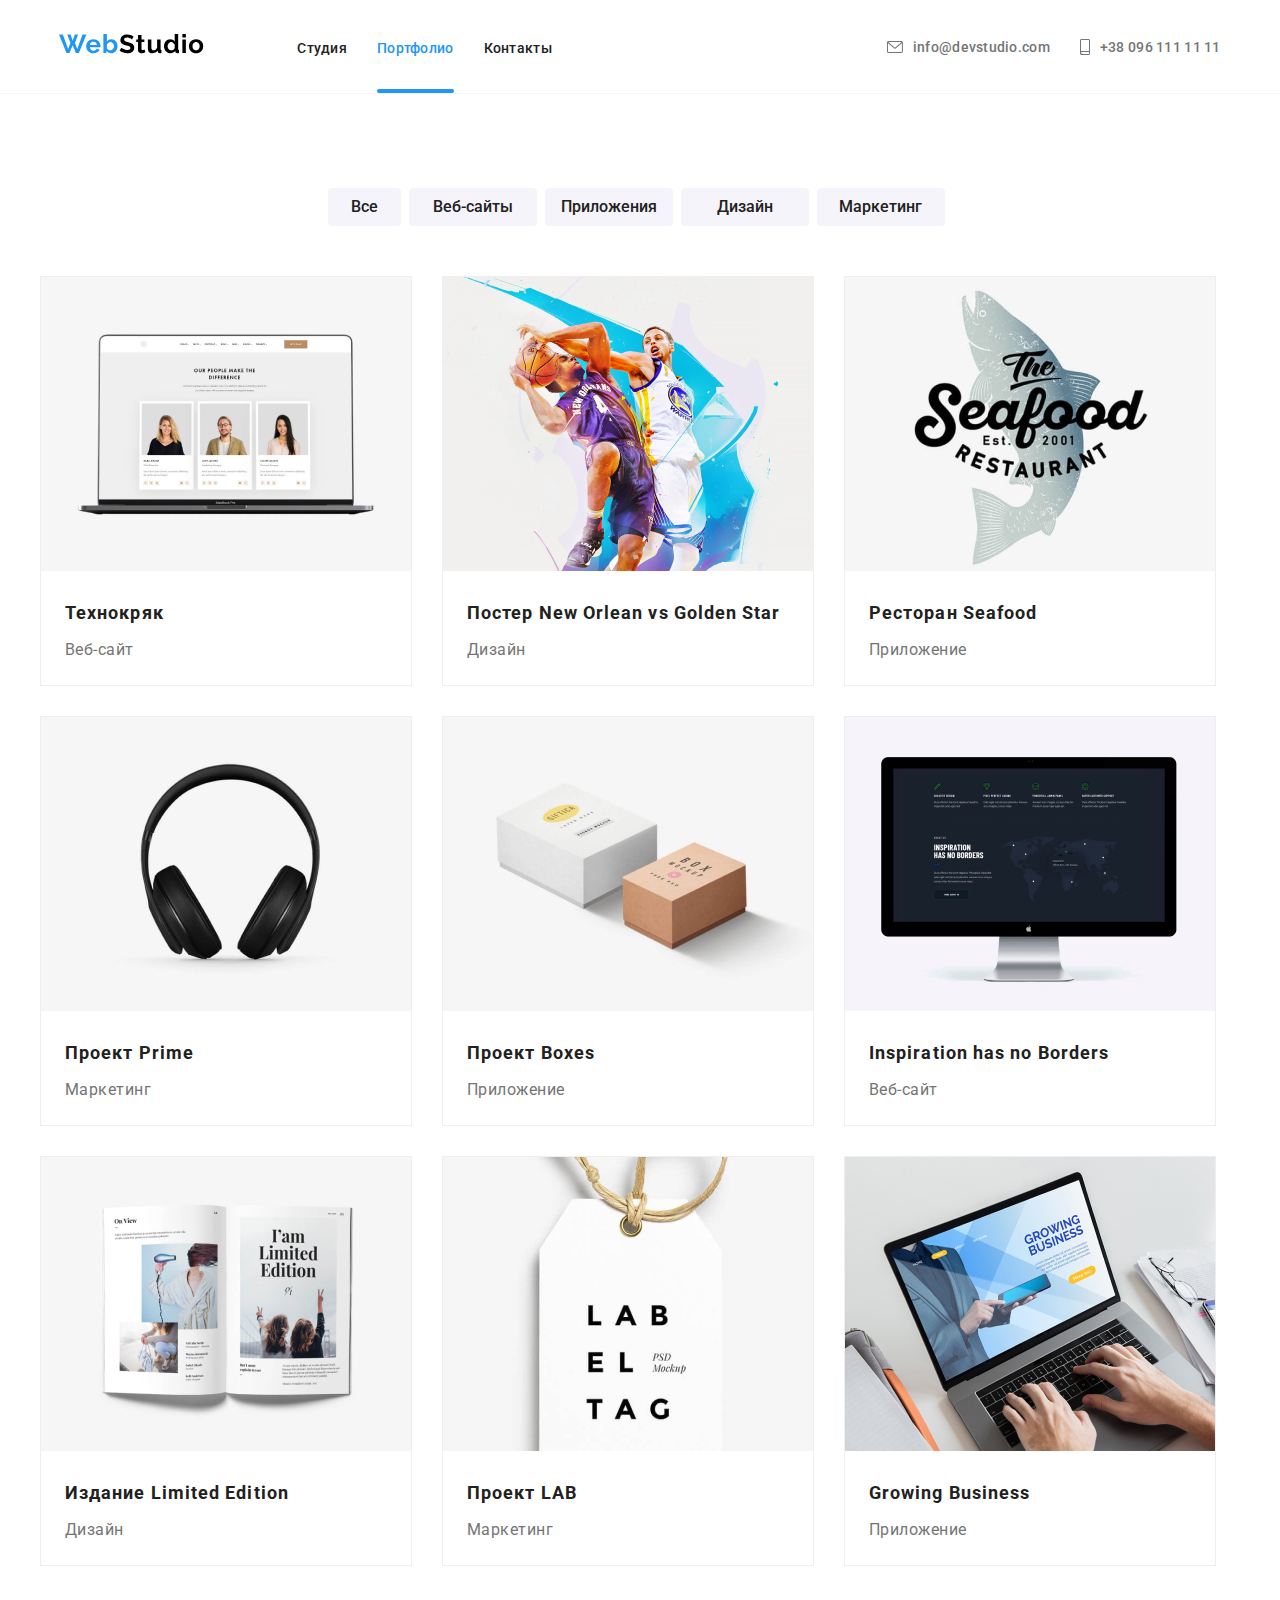
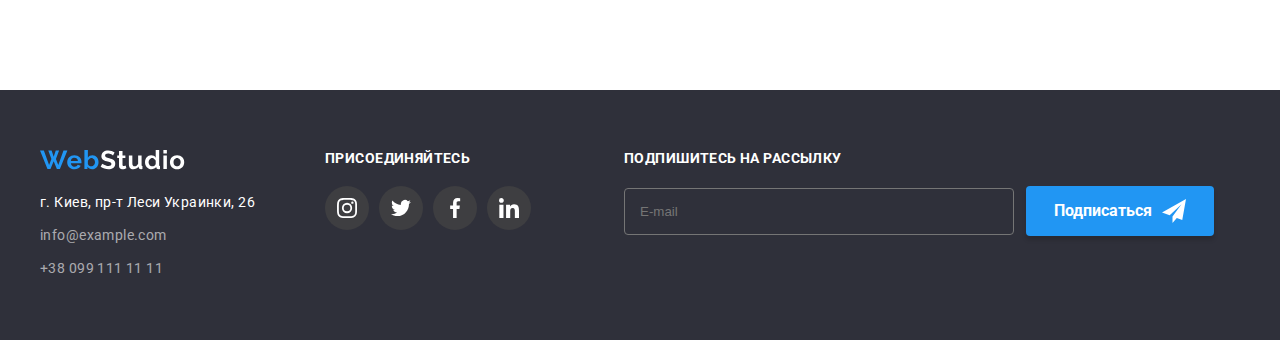
==== portfolio.html @ dd826c96 "hw6" ====
<!DOCTYPE html>
<html lang="ru">

<head>
    <meta charset="UTF-8">
    <meta name="viewport" content="width=device-width, initial-scale=1.0">
    <link rel="stylesheet" href="./css/styles.css">
    <link rel="stylesheet" href="./css/common.css">
    <link rel="preconnect" href="https://fonts.gstatic.com">
    <link href="https://fonts.googleapis.com/css2?family=Roboto:wght@400;500;900&display=swap" rel="stylesheet">
    <title>Document</title>
</head>

<body>
    <header class="header-portfolio">
    
        <div class="container-top">
            <div class="logo-top"> <a class="logo" href="./index.html">
                    <img class="logo-img" src="./images/logo.svg" width="145" height="32" class="logo-up" alt="WebStudio" />
                </a> </div>
            <div class="nav-all">
                <nav class="navigation">
                    <ul class="navigation-list">
                        <li class="navigation-list-item">
                            <a class="navigation-link" href="./index.html">
                                 Студия</p>
                            </a>
                        </li>
                        <li class="navigation-list-item">
                            <a class="navigation-link" href="./portfolio.html">
                                <p class="par"> Портфолио</p>
                            </a>
                        </li>
                        <li class="navigation-list-item">
                            <a class="navigation-link" href="">
                                <p class="par-contacts">Контакты</p>
                            </a>
                        </li>
                    </ul>
                </nav>
            </div>
            <address class="address-top">
                <div class="mail">
                    <a class="header-mail" href="mailto:info@devstudio.com">
                        <div class="icon-m">
                            <svg class="mail-icon">
                                <use href="./images/top-sprite.svg#icon-envelope-1" width="16" height="12"></use>
                            </svg></div>info@devstudio.com
    
                    </a>
                </div>
                <div class="tel">
                    <a class="header-tel" href="tel:+38 096 111 11 11">
    
                        <div class="icont"> <svg class="mail-icon-tel">
                                <use href="./images/top-sprite.svg#icon-smartphone-1-1"></use>
                            </svg></div>
                        +38 096 111 11 11
                    </a></div>
            </address>
        </div>
    
    
    </header>
    <main>
        <div class="container"> 
        <section class="menu">
            <nav class="menu-nav">
                
                <ul class="menu-nav-list">
                    <li class="nav-list-item">
                         <button class="button-all" >Все</button>
                    </li>
                    <li class="nav-list-item">
                        <button class="button-nav">Веб-сайты</button>
                    </li>
                    <li class="nav-list-item">
                        <button class="button-nav">Приложения</button>
                    </li>
                    <li class="nav-list-item">
                        <button class="button-nav">Дизайн</button>
                    </li>
                    <li class="nav-list-item">
                        <button class="button-nav">Маркетинг</button>
                    </li>
                </ul>
               
            </nav>
        </section>

        <section class="portfolio">
            <nav>
                <ul class="portfolio-list">
                    <div class="one"><li class="portfolio-list-item">
                        <a class="portfolio-link"href="">
                        <div class="portfilio-img-container">
                            <img class="portfolio-img" src="./images-portf/imgt.jpg" width="370" height="294" alt="">
                            <p class="overlay">Технокряк это современная площадка распространения коронавируса.
                                                 Компании используют эту платформу для цифрового
                                                 шпионажа и атак на защищённые сервера конкурентов.
                            </p>
                        </div>
                        <h4 class="portfolio-title">Технокряк</h4>
                        <p class="portfolio-paragraph">Веб-сайт</p>
                        </a>
                    </li>
                    <li class="portfolio-list-item">
                        <a class="portfolio-link" href="">
                        <div class="portfilio-img-container">
                            <img class="portfolio-img" src="./images-portf/img2.jpg" width="370" height="294" alt="">
                            <p class="overlay">
                            </p></div>
                        <h4 class="portfolio-title">Постер New Orlean vs Golden Star</h4>
                        <p class="portfolio-paragraph">Дизайн</p>
                        </a>
                    </li>
                    <li class="portfolio-list-item">
                        <a class="portfolio-link"href="">
                        <div class="portfilio-img-container">
                        <img class="portfolio-img" src="./images-portf/img3.jpg" width="370" height="294" alt="">
                        <p class="overlay">
                        </p>
                        </div>
                        <h4 class="portfolio-title">Ресторан Seafood</h4>
                        <p class="portfolio-paragraph">Приложение</p>

                    </a>
                    </li></div>
                    <div class="two"><li class="portfolio-list-item">
                        <a class="portfolio-link"href="">
                        <div class="portfilio-img-container">
                        <img class="portfolio-img" src="./images-portf/img4.jpg" width="370" height="294" alt="">
                        <p class="overlay">
                        </p>
                        </div>
                        <h4 class="portfolio-title">Проект Prime</h4>
                        <p class="portfolio-paragraph">Маркетинг</p>
                    </a>
                    </li>
                    <li class="portfolio-list-item">
                        <a class="portfolio-link"href="">
                        <div class="portfilio-img-container">
                        <img class="portfolio-img" src="./images-portf/img5.jpg" width="370" height="294" alt="">
                        <p class="overlay">
                        </p>
                        </div>
                        <h4 class="portfolio-title">Проект Boxes</h4>
                        <p class="portfolio-paragraph">Приложение</p>
                    </a>
                    </li>
                    <li class="portfolio-list-item">
                        <a class="portfolio-link"href="">
                        <div class="portfilio-img-container">
                        <img class="portfolio-img" src="./images-portf/img6.jpg" width="370" height="294" alt="">
                        <p class="overlay">
                        </p></div>
                        <h4 class="portfolio-title">Inspiration has no Borders</h4>
                        <p class="portfolio-paragraph">Веб-сайт</p>
                    </a>
                    </li></div>
                    <div class="three">
                        <li class="portfolio-list-item">
                        <a class="portfolio-link"href="">
                        <div class="portfilio-img-container">
                        <img class="portfolio-img" src="./images-portf/img7.jpg" width="370" height="294" alt="">
                        <p class="overlay">
                        </p></div>
                        <h4 class="portfolio-title">Издание Limited Edition</h4>
                        <p class="portfolio-paragraph">Дизайн</p>
                    </a>
                    </li>
                    <li class="portfolio-list-item">
                        <a class="portfolio-link"href="">
                        <div class="portfilio-img-container">
                        <img class="portfolio-img" src="./images-portf/img8.jpg" width="370" height="294" alt="">
                        <p class="overlay">
                        </p></div>
                        <h4 class="portfolio-title">Проект LAB</h4>
                        <p class="portfolio-paragraph">Маркетинг</p>
                    </a>
                    </li>
                    <li class="portfolio-list-item">
                        <a class="portfolio-link"href="">
                        <div class="portfilio-img-container">
                        <img class="portfolio-img" src="./images-portf/img9.jpg" width="370" height="294" alt="">
                        <p class="overlay">
                        </p></div>
                        <h4 class="portfolio-title">Growing Business</h4>
                        <p class="portfolio-paragraph">Приложение</p>
                    </a>
                    </li></div>
                </ul>
            </nav>
        </section>
    </div>
    </main>

    <footer class="footer">
        <div class="container-second">
            <div class="footer-info">
                <img class="footer-img" src="./images/logofoot.svg" alt="WebStudio" />
                <address class="footer-map">
                    г. Киев, пр-т Леси Украинки, 26
                </address>
    
                <address class="address-link">
                    <a class="footer-mail" href="mailto:info@example.com">info@example.com</a>
                    <a class="footer-tel" href="tel:+38 099 111 11 11">+38 099 111 11 11</a>
                </address>
            </div>
        <div class="social-down">
            <p class="link-down-title ">присоединяйтесь</p>
            <ul class="link-down-list">
                <li>
                    <a class="footer-team-button" href="https://www.instagram.com/">
                        <svg class="footer-button-icon">
                            <use href="./images/symbol-defs.svg#icon-instagram-2"></use>
                        </svg>
                    </a>
                </li>
                <li>
                    <a class="footer-team-button" href="https://twitter.com/?lang=ru">
                        <svg class="footer-button-icon">
                            <use href="./images/symbol-defs.svg#icon-twitter-1"></use>
                        </svg>
                    </a></li>
                <li><a class="footer-team-button" href="https://www.facebook.com/">
                        <svg class="footer-button-icon">
                            <use href="./images/symbol-defs.svg#icon-facebook-1-1"></use>
                        </svg>
                    </a></li>
                <li><a class="footer-team-button" href="https://www.linkedin.com/">
                        <svg class="footer-button-icon">
                            <use href="./images/symbol-defs.svg#icon-linkedin-1"></use>
                        </svg>
                    </a></li>
            </ul>
        </div>
        <div class="footer-area">
            <form class="form-footer">
                <p class="link-down-title">Подпишитесь на рассылку</p>
                <label for="email"></label>
                <input class="email-input" type="email" name="mail" id="email" placeholder="E-mail">
        
                <button class="button-submit-footer" type="submit">
        
                    Подписаться
                    <svg class="button-submit-icon">
                        <use href="./images/symbol-modal.svg#icon-icon-send"></use>
                    </svg>
                </button>
        
            </form>
        </div>
      </div>
        
    </footer>
</body>

</html>
---- css/styles.css ----
/*Roots*/
.body {
  background-color: #fff;
  font-family: 'Roboto', sans-serif;
  align-items: center;
}
:root {
  --general-color: #212121;
  --paragraph-color: #757575;
  --accent-color: #2196f3;
  --back-color: #2f303a;
  --general-second-color: #ffffff;
}

*,
*::before,
*::after {
  margin: 0;
  padding: 0;
}
img {
  display: block;
}

.container {
  margin-right: auto;
  margin-left: auto;
  width: 1200px;
}
.container-top {
  background-color: fff;
  margin-right: auto;
  margin-left: auto;
  width: 1200px;
  padding-top: px;
  padding-bottom: px;
  align-items: center;
  display: flex;
  align-items: center;
  justify-content: center;
}

.container-second {
  background-color: var(--back-color);
  margin-right: auto;
  margin-left: auto;
  width: 1200px;
  display: flex;
}
/*Header*/
.header {
  padding-top: 20px;
}
.header-portfolio {
  border-bottom: 1px solid #f5f4fa;
  padding-top: 20px;
}
.nav-all {
  margin-right: 305px;
}
.navigation {
  margin-top: 20px;
}
.logo {
  display: flex;
  width: 145px;
  height: 31px;
  margin-right: 93px;
  margin-bottom: 27px;
}

.navigation-list {
  list-style: none;
  display: flex;
}
.navigation-list-item {
  margin-right: 30px;
}
.par {
  color: #2196f3;
}
.par::after {
  content: '';
  width: 100%;
  height: 4px;
  display: block;
  border-radius: 2px;
  background-color: #2196f3;
  margin-top: 33px;
}

.navigation-link {
  display: block;
  font-family: Roboto;
  font-style: normal;
  font-weight: 500;
  font-size: 14px;
  line-height: 16px;
  letter-spacing: 0.02em;
  color: var(--general-color);
  text-decoration: none;
  transition: 250ms cubic-bezier(0.4, 0, 0.2, 1);
}
.navigation-link:hover,
.navigation-link:focus {
  color: var(--accent-color);
}

.navigation-link:active {
  color: black;
}
.address-top {
  display: flex;
  align-items: center;
  justify-content: center;
}
.icont {
  display: flex;
  padding-right: 10px;
}
.icon-m {
  display: flex;
  padding-top: 2px;
  padding-right: 10px;
}
.tel {
  display: flex;
  align-items: center;
  justify-content: center;
  margin-bottom: 20px;
}
.mail {
  display: flex;
  align-items: center;
  justify-content: center;
  margin-bottom: 20px;
}
.header-mail {
  display: flex;
  font-family: Roboto;
  font-style: normal;
  font-weight: 500;
  font-size: 14px;
  line-height: 16px;
  letter-spacing: 0.02em;
  color: var(--paragraph-color);
  text-decoration: none;
  margin-right: 30px;
  text-align: center;
  transition: 250ms cubic-bezier(0.4, 0, 0.2, 1);
}

.header-tel {
  display: flex;
  font-family: Roboto;
  font-style: normal;
  font-weight: 500;
  font-size: 14px;
  line-height: 16px;
  letter-spacing: 0.02em;
  color: var(--paragraph-color);
  text-decoration: none;
  align-self: start;
  padding-top: 1px;
  transition: 250ms cubic-bezier(0.4, 0, 0.2, 1);
}
.mail-icon {
  fill: #757575;
  width: 16px;
  height: 12px;
}
.mail-icon-tel {
  fill: #757575;
  width: 10px;
  height: 16px;
}

.header-mail:hover,
.header-mail:focus {
  color: var(--accent-color);
  text-shadow: 0px 4px 4px rgba(0, 0, 0, 0.25);
}
.header-tel:hover,
.header-tel:focus {
  color: var(--accent-color);
  text-shadow: 0px 4px 4px rgba(0, 0, 0, 0.25);
}

.header-tel:hover .mail-icon-tel {
  fill: #2196f3;
}
.header-mail:hover:hover .mail-icon {
  fill: #2196f3;
}
/*hero section*/
.hero {
  max-width: 1600px;
  margin-left: auto;
  margin-right: auto;
  background-color: var(--back-color);
  background-image: linear-gradient(
      to right,
      rgba(47, 48, 58, 0.4),
      rgba(47, 48, 58, 0.4)
    ),
    url('../images/hero.jpg');
  background-repeat: no-repeat;
  background-size: cover;
  min-height: 600px;
  padding-bottom: 280px;
  padding-top: 200px;
}
.hero-content {
  display: block;
  margin: 0 auto;
  width: 1200px;
  text-align: center;
}
.hero-title {
  display: block;
  font-family: Roboto;
  font-weight: 900;
  font-size: 44px;
  line-height: 60px;
  color: var(--general-second-color);
  text-align: center;
  text-transform: uppercase;
  margin-bottom: 30px;
}
.hero-button {
  color: var(--general-color);
  background-color: var(--accent-color);
  border: 1px solid black;
  border-color: var(--accent-color);
  border-radius: 4px;
  font-family: Roboto;
  font-style: normal;
  font-weight: 500;
  font-size: 16px;
  line-height: 26px;
  min-width: 200px;
  text-align: center;
  padding: 10px 32px;
  color: #fff;
}
.hero-button:hover,
.hero-button:focus {
  box-shadow: 0px 3px 1px rgba(0, 0, 0, 0.1), 0px 1px 2px rgba(0, 0, 0, 0.08),
    0px 2px 2px rgba(0, 0, 0, 0.12);
  cursor: pointer;
}

/*opportunity-section*/

.opportunity {
  padding-top: 94px;
}

.opportunity-list {
  list-style: none;
  display: flex;
  margin: auto;
}
.opportunity-list-item {
  width: 270px;
  margin: auto;
}
.opportunity-list-item::before {
  content: '';
  height: 100px;
  display: block;
  border: 1px solid #f5f4fa;
  border-radius: 4px;
  background-color: #f5f4fa;
  background-repeat: no-repeat;
  background-size: 70px 70px;
  background-position: center;
}
.opportunity-list-item:nth-child(1)::before {
  background-image: url('../images/antenna\ 1.svg');
}
.opportunity-list-item:nth-child(2)::before {
  background-image: url('../images/clock\ 1.svg');
}
.opportunity-list-item:nth-child(3)::before {
  background-image: url('../images/diagram\ 1.svg');
}
.opportunity-list-item:nth-child(4)::before {
  background-image: url('../images/astronaut\ 1.svg');
}
.opportunity-title {
  margin-bottom: 10px;
  margin-top: 20px;
  font-family: Roboto;
  font-weight: bold;
  font-size: 14px;
  line-height: 16px;
  letter-spacing: 0.03em;
  text-transform: uppercase;
  color: var(--general-color);
}
.opportunity-paragraph {
  font-family: Roboto;
  font-style: normal;
  font-weight: normal;
  font-size: 14px;
  line-height: 24px;
  letter-spacing: 0.03em;
  color: var(--paragraph-color);
}
/*works-section*/

.works {
  text-align: center;
  display: flex;
  padding-top: 100px;
  padding-bottom: 66px;
}
.works-title {
  font-family: Roboto;
  font-style: normal;
  font-weight: bold;
  font-size: 36px;
  line-height: 42px;
  text-align: center;
  letter-spacing: 0.03em;
  margin-bottom: 50px;
  color: var(--general-color);
}

.works-list {
  margin-top: 30px;
  list-style: none;
  display: flex;
}
.works-item {
  margin: auto;
  position: relative;
}
.works-content {
  position: absolute;
  bottom: 0;

  width: 100%;
  height: 70px;
  justify-content: center;
  align-items: center;
  padding: 27px 0px;
  background-color: rgba(47, 48, 58, 0.8);
  font-weight: 700;
  font-size: 14px;
  line-height: 1.14;
  letter-spacing: 0.03em;
  color: #fff;
  text-transform: uppercase;
}
.works-item:not(:first-child) {
  margin-left: 30px;
}
/*team-section*/
.team {
  background-color: #f5f4fa;
  padding-top: 94px;
  padding-bottom: 94px;
}

.team-title {
  font-family: Roboto;
  font-style: normal;
  font-weight: bold;
  font-size: 36px;
  line-height: 42px;
  text-align: center;
  letter-spacing: 0.03em;
  color: var(--general-color);
  padding-bottom: 50px;
}
.team-list {
  list-style: none;
  display: flex;
}
.team-list-item {
  margin: auto;
  box-shadow: 0px 1px 3px rgba(0, 0, 0, 0.12), 0px 1px 1px rgba(0, 0, 0, 0.14),
    0px 2px 1px rgba(0, 0, 0, 0.2);
  border-radius: 0px 0px 4px 4px;
  border: 1px solid rgb(241, 234, 234);
  background-color: #fff;
  text-align: center;
}

.team-list-item:not(:first-child) {
  margin-left: 30px;
}
.team-img {
}
.team-employee {
  font-family: Roboto;
  font-style: normal;
  font-weight: 500;
  font-size: 16px;
  line-height: 19px;
  letter-spacing: 0.03em;
  color: var(--general-color);
  padding-top: 35px;
  padding-bottom: 10px;
  letter-spacing: 0.03em;
}
.team-profession {
  font-family: Roboto;
  font-style: normal;
  font-weight: 400;
  font-size: 16px;
  line-height: 19px;
  color: var(--paragraph-color);
  padding-bottom: 16px;
  letter-spacing: 0.03em;
}

.team-sosial-list {
  margin: 0;
  padding: 0;
  list-style: none;
  display: flex;
  justify-content: space-between;
  padding-bottom: 30px;
  padding-left: 32px;
  padding-right: 32px;
}
.team-sosial-item {
}
.team-link {
  display: flex;
  align-items: center;
  justify-content: center;
  width: 44px;
  height: 44px;
  background-color: #fff;
  border-radius: 50%;
  transition: 250ms cubic-bezier(0.4, 0, 0.2, 1);
}
.team-link:hover,
.team-link:focus {
  background-color: #2196f3;
  border-radius: 50%;
  outline: none;
}
.team-link:hover .team-icon {
  fill: white;
}
.team-link:focus .team-icon {
  fill: white;
}
.team-icon {
  width: 20px;
  height: 20px;
  fill: #afb1b8;
  transition: fill 250ms cubic-bezier(0.4, 0, 0.2, 1);
  transition-property: fill;
  transition-duration: 250ms;
  transition-timing-function: cubic-bezier(0.4, 0, 0.2, 1);
  transition-delay: 0s;
}
.our-clients {
  padding-top: 111px;
  padding-bottom: 105px;
}
.clients-container {
  text-align: center;
  padding-bottom: 40px;
  padding-top: 40px;
  width: 1200px;
  margin: auto;
}

.clients-title {
  font-family: Roboto;
  font-style: normal;
  font-weight: bold;
  font-size: 36px;
  line-height: 42px;
  text-align: center;
  letter-spacing: 0.03em;
  padding-bottom: 50px;
  color: #212121;
}

.clients-list {
  margin: 0;
  padding: 0;
  display: flex;
  list-style: none;
}

.clients-item {
  margin-right: 30px;
}

.clients-link {
  display: flex;
  width: 170px;
  height: 90px;
  justify-content: center;
  align-items: center;
  border: 1px solid#afb1b8;
  border-radius: 4px;
  transition: border-color 250ms cubic-bezier(0.4, 0, 0.2, 1);
  transition-property: border-color;
  transition-duration: 250ms;
  transition-timing-function: cubic-bezier(0.4, 0, 0.2, 1);
  transition-delay: 0s;
}
.clients-link:hover,
.clients-link:focus {
  border: 1px solid#2196f3;
  border-radius: 4px;
}
.clients-link:hover .clients-icon {
  fill: #2196f3;
}
.clients-link:focus .clients-icon {
  fill: #2196f3;
}
.clients-icon {
  width: 40px;
  height: 52px;
  fill: #afb1b8;
  transition: fill 250ms cubic-bezier(0.4, 0, 0.2, 1);
  transition-property: fill;
  transition-duration: 250ms;
  transition-timing-function: cubic-bezier(0.4, 0, 0.2, 1);
  transition-delay: 0s;
}
.clients-icon-four {
  width: 80px;
  height: 45px;
  fill: #afb1b8;
  transition: fill 250ms cubic-bezier(0.4, 0, 0.2, 1);
  transition-property: fill;
  transition-duration: 250ms;
  transition-timing-function: cubic-bezier(0.4, 0, 0.2, 1);
  transition-delay: 0s;
}
.clients-link:hover .clients-icon-four {
  fill: #2196f3;
}
.clients-link:focus .clients-icon-four {
  fill: #2196f3;
}
.clients-link:hover .clients-icon-five {
  fill: #2196f3;
}
.clients-link:focus .clients-icon-five {
  fill: #2196f3;
}
.clients-link:hover .clients-icon-six {
  fill: #2196f3;
}
.clients-link:focus .clients-icon-six {
  fill: #2196f3;
}
.clients-icon-five {
  width: 59px;
  height: 47px;
  fill: #afb1b8;
  transition: fill 250ms cubic-bezier(0.4, 0, 0.2, 1);
  transition-property: fill;
  transition-duration: 250ms;
  transition-timing-function: cubic-bezier(0.4, 0, 0.2, 1);
  transition-delay: 0s;
}
.clients-icon-six {
  width: 88px;
  height: 45px;
  fill: #afb1b8;
  transition: fill 250ms cubic-bezier(0.4, 0, 0.2, 1);
  transition-property: fill;
  transition-duration: 250ms;
  transition-timing-function: cubic-bezier(0.4, 0, 0.2, 1);
  transition-delay: 0s;
}
/*footer-section*/
.footer {
  background-color: var(--back-color);
  padding-bottom: 60px;
  padding-top: 60px;
}
.footer-info {
  display: block;
  margin-right: 70px;
}
.footer-img {
  padding-bottom: 20px;
}
.footer-map {
  font-family: Roboto;
  font-style: normal;
  font-weight: normal;
  font-size: 14px;
  line-height: 24px;
  letter-spacing: 0.03em;
  color: var(--general-second-color);
  padding-bottom: 9px;
}
.address-link {
}
.footer-mail {
  font-family: Roboto;
  font-style: normal;
  font-weight: normal;
  font-size: 14px;
  line-height: 24px;
  letter-spacing: 0.03em;
  color: rgba(255, 255, 255, 0.6);
  text-decoration: none;
  padding-bottom: 9px;
  display: block;
}
.address-link:hover,
.address-link:focus {
}
.footer-tel {
  font-family: Roboto;
  font-style: normal;
  font-weight: normal;
  font-size: 14px;
  line-height: 24px;
  letter-spacing: 0.03em;
  color: rgba(255, 255, 255, 0.6);
  text-decoration: none;
}
.footer-tel:hover,
.footer-tel:focus {
}
.social-down {
  display: block;
  width: 206px;
  height: 80px;
  margin-right: 93px;
}
.link-down-title {
  font-family: Roboto;
  font-style: normal;
  font-weight: bold;
  font-size: 14px;
  line-height: 16px;
  letter-spacing: 0.03em;
  text-transform: uppercase;
  color: #ffffff;
  padding-bottom: 20px;
}

.link-down-list {
  display: flex;
  justify-content: space-between;
  list-style: none;
}

.footer-button-icon {
  fill: #ffffff;
  width: 20px;
  height: 20px;
}

.footer-button-icon:hover {
  fill: white;
  cursor: pointer;
}
.footer-team-button {
  border-radius: 50%;
  display: flex;
  justify-content: center;
  align-items: center;
  width: 44px;
  height: 44px;
  background-color: #3e3e41;
  transition: 250ms cubic-bezier(0.4, 0, 0.2, 1);
}
.footer-team-button:hover {
  background-color: #2196f3;
  cursor: pointer;
}
.footer-team-button:focus {
  background-color: #2196f3;
  cursor: pointer;
}
/* Footer - form*/

.email-input {
  border-radius: 4px;
  width: 358px;

  background-color: var(--back-color);
  padding-left: 16px;
  padding: 15px;
  border: 1px solid #757575;
  margin-right: 8px;
}

.button-submit-footer {
  display: inline-flex;
  text-align: center;
  align-items: center;
  justify-content: center;
  background-color: #2196f3;
  color: #fff;
  border-radius: 4px;
  font-family: Roboto;
  font-style: normal;
  font-weight: bold;
  font-size: 16px;
  line-height: 30px;
  border: none;
  box-shadow: 0px 4px 4px rgba(0, 0, 0, 0.15);
  padding: 10px 28px;
  text-transform: none;
}
.button-submit-footer:hover,
.button-submit-footer:focus {
  cursor: pointer;
  box-shadow: 0px 4px 4px rgba(0, 0, 0, 0.15);
}

.button-submit-icon {
  display: inline;
  width: 24px;
  height: 24px;
  fill: white;
  margin-left: 10px;
}

/* backdrop section*/
.backdrop {
  position: fixed;
  top: 0;
  left: 0;
  z-index: 100;
  width: 100%;
  height: 100%;
  background-color: rgba(0, 0, 0, 0.2);
  transition: 250ms cubic-bezier(0.4, 0, 0.2, 1);
}
.modal {
  position: absolute;
  top: 50%;
  left: 50%;
  transform: translate(-50%, -50%);
  width: 528px;
  height: 581px;
  box-shadow: 0px 1px 3px rgba(0, 0, 0, 0.12), 0px 1px 1px rgba(0, 0, 0, 0.14),
    0px 2px 1px rgba(0, 0, 0, 0.2);
  border-radius: 4px;
  background-color: #fff;
  transition: 250ms cubic-bezier(0.4, 0, 0.2, 1);
}
/*Form-section*/
.modal h2 {
  text-align: center;

  font-family: Roboto;
  font-style: normal;
  font-weight: bold;
  font-size: 20px;
  line-height: 23px;
  text-align: center;
  letter-spacing: 0.03em;
  margin-bottom: 12px;
  color: #212121;
}
.form {
  /* outline: 1px solid red;*/
  width: 448px;
  margin-left: auto;
  margin-right: auto;
  padding: 0px;
  padding-top: 40px;
}
.form-area {
  position: relative;
  display: flex;
  flex-direction: column;
  /* outline: 1px solid blue;*/
  margin-bottom: 10px;
}
.form-area input {
  padding: 12px;
  padding-left: 42px;
  padding-right: 12px;
  border-radius: 4px;
  border: 1px solid rgba(33, 33, 33, 0.2);
}
.form-area textarea {
  height: 120px;
  resize: none;
  border-radius: 4px;
  border: 1px solid rgba(33, 33, 33, 0.2);
  padding: 12px 16px;
}

.form-area input:hover,
.form-area input:focus {
  border: 1px solid var(--accent-color);
  cursor: pointer;
  outline: none;
}
.input-modal {
  transition: 250ms cubic-bezier(0.4, 0, 0.2, 1);
}
.input-modal:focus + .form-icon,
.input-modal:hover + .form-icon {
  fill: var(--accent-color);
  cursor: pointer;
}
.modal-textarea {
  transition: 250ms cubic-bezier(0.4, 0, 0.2, 1);
}
.modal-textarea:hover,
.modal-textarea:focus {
  border: 1px solid var(--accent-color);
  outline: none;
  cursor: pointer;
}
.form-icon {
  position: absolute;
  top: 0;
  left: 0;
  transform: translateY(30px) translateX(15px);
  width: 18px;
  height: 18px;
  transition: 250ms cubic-bezier(0.4, 0, 0.2, 1);
}
.form-area label {
  margin-bottom: 4px;
  font-family: Roboto;
  font-style: normal;
  font-weight: normal;
  font-size: 12px;
  line-height: 14px;
  letter-spacing: 0.01em;
  color: #757575;
}

.form-checkbox {
  text-align: center;
  margin-top: 20px;
  margin-bottom: 30px;
}
.form-checkbox label {
  display: flex;
  font-family: Roboto;
  font-style: normal;
  font-weight: normal;
  font-size: 14px;
  line-height: 24px;
  letter-spacing: 0.03em;
  color: #757575;
  align-items: center;
  justify-content: center;
}
.checkbpx-link {
  color: var(--accent-color);
  text-decoration: underline;
  text-decoration-skip-ink: none;
}
.input-hiden {
  position: absolute;
  width: 1px;
  height: 1px;
  margin: -1px;
  border: 0;
  padding: 0;
  white-space: nowrap;
  clip-path: inset(100%);
  clip: rect(0 0 0 0);
  overflow: hidden;
}
.modal-checkbox-label::before {
  content: '';
  display: inline-block;
  width: 16px;
  height: 15px;
  border: 2px solid black;
  border-radius: 2px;
  margin-right: 7px;
}
.modal-checkbpx-input:checked + .modal-checkbox-label::before {
  background-image: url('../images/icon-check.svg');
  background-color: var(--accent-color);
  border-color: var(--accent-color);
  background-position: center;
}
.form-button {
  text-align: center;
}
.button-submit {
  text-align: center;
  width: 200px;
  height: 50px;
  background-color: #2196f3;
  color: #fff;
  border-radius: 4px;
  font-family: Roboto;
  font-style: normal;
  font-weight: bold;
  font-size: 16px;
  line-height: 30px;
  border: none;
  box-shadow: 0px 4px 4px rgba(0, 0, 0, 0.15);
  cursor: pointer;
}
.button-submit:hover,
.button-submit:focus {
  box-shadow: 0px 4px 4px rgba(0, 0, 0, 0.15);
}
.close-button {
  display: flex;
  justify-content: center;
  align-items: center;
  position: absolute;
  top: 8px;
  right: 8px;
  width: 30px;
  height: 30px;
  background-color: #fff;
  border: 1px solid rgba(0, 0, 0, 0.1);
  border-radius: 50%;
  cursor: pointer;
}
.close-button:hover,
.close-button:focus {
}
.is-hidden {
  opacity: 0;
  visibility: hidden;
  pointer-events: none;
}
.icon-close {
  display: block;
  width: 18px;
  height: 18px;
  transition: 250ms cubic-bezier(0.4, 0, 0.2, 1);
}
.close-button:hover .icon-close,
.close-button:focus .icon-close {
  fill: #2196f3;
}

/*portfolio-html*/
.menu-nav-list {
  display: flex;
  list-style: none;
  justify-content: center;
  padding-bottom: 50px;
  padding-top: 94px;
}
.nav-list-item {
  padding-right: 8px;
}
.button-all {
  text-decoration: none;
  color: var(--general-color);
  background-color: #f5f4fa;
  border: 1px solid black;
  border-color: #f5f4fa;
  border-radius: 4px;
  font-family: Roboto;
  font-style: normal;
  font-weight: 500;
  font-size: 16px;
  line-height: 26px;
  width: 73px;
  min-height: 38px;
  transition: 250ms cubic-bezier(0.4, 0, 0.2, 1);
}
.button-nav {
  text-decoration: none;
  color: var(--general-color);
  background-color: #f5f4fa;
  border: 1px solid black;
  border-color: #f5f4fa;
  border-radius: 4px;
  font-family: Roboto;
  font-style: normal;
  font-weight: 500;
  font-size: 16px;
  line-height: 26px;
  width: 128px;
  min-height: 38px;
  transition: 250ms cubic-bezier(0.4, 0, 0.2, 1);
}
.button-all:hover,
.button-all:focus {
  color: var(--general-second-color);
  background-color: var(--accent-color);
  border-color: var(--accent-color);
  box-shadow: 0px 3px 1px rgba(0, 0, 0, 0.1), 0px 1px 2px rgba(0, 0, 0, 0.08),
    0px 2px 2px rgba(0, 0, 0, 0.12);
  cursor: pointer;
}
.button-nav:hover,
.button-nav:focus {
  color: var(--general-second-color);
  background-color: var(--accent-color);
  border-color: var(--accent-color);
  box-shadow: 0px 3px 1px rgba(0, 0, 0, 0.1), 0px 1px 2px rgba(0, 0, 0, 0.08),
    0px 2px 2px rgba(0, 0, 0, 0.12);
  cursor: pointer;
}
.portfolio-list {
  list-style: none;
  display: flex;
  flex-wrap: wrap;
}
.portfolio-list-item {
  margin-right: 30px;
  margin-bottom: 30px;
  border: 1px solid #eeeeee;
}
.portfolio-link {
  display: block;
  text-decoration: none;
}
.portfolio-link:focus,
.portfolio-link:hover {
  box-shadow: 0px 1px 1px rgba(0, 0, 0, 0.12), 0px 4px 4px rgba(0, 0, 0, 0.06),
    1px 4px 6px rgba(0, 0, 0, 0.16);
}

.one {
  display: flex;
}
.two {
  display: flex;
}
.three {
  display: flex;
  padding-bottom: 94px;
}
.portfolio-title {
  font-family: Roboto;
  font-style: normal;
  font-weight: bold;
  font-size: 18px;
  line-height: 36px;
  letter-spacing: 0.06em;
  color: var(--general-color);
  padding-top: 24px;
  padding-bottom: 4px;
  padding-left: 24px;
}
.portfolio-paragraph {
  font-family: Roboto;
  font-style: normal;
  font-weight: normal;
  font-size: 16px;
  line-height: 30px;
  letter-spacing: 0.03em;
  color: var(--paragraph-color);
  padding-left: 24px;
  padding-bottom: 20px;
}
.overlay {
  position: absolute;
  font-family: Roboto;
  font-style: normal;
  font-weight: normal;
  font-size: 18px;
  line-height: 28px;
  letter-spacing: 0.03em;
  background-color: rgba(33, 150, 243, 0.9);
  color: #fff;

  padding-top: 63px;
  padding-left: 24px;
  padding-right: 24px;
  padding-bottom: 63px;
  top: 0;
  left: 0;
  width: 87%;
  height: 70%;

  transform: translateY(296px);
  transition: transform 250ms linear;
}
.portfilio-img-container {
  position: relative;
  overflow: hidden;
}
.portfolio-link:hover .overlay,
.portfolio-link:focus .overlay {
  transform: translateY(0px);
}
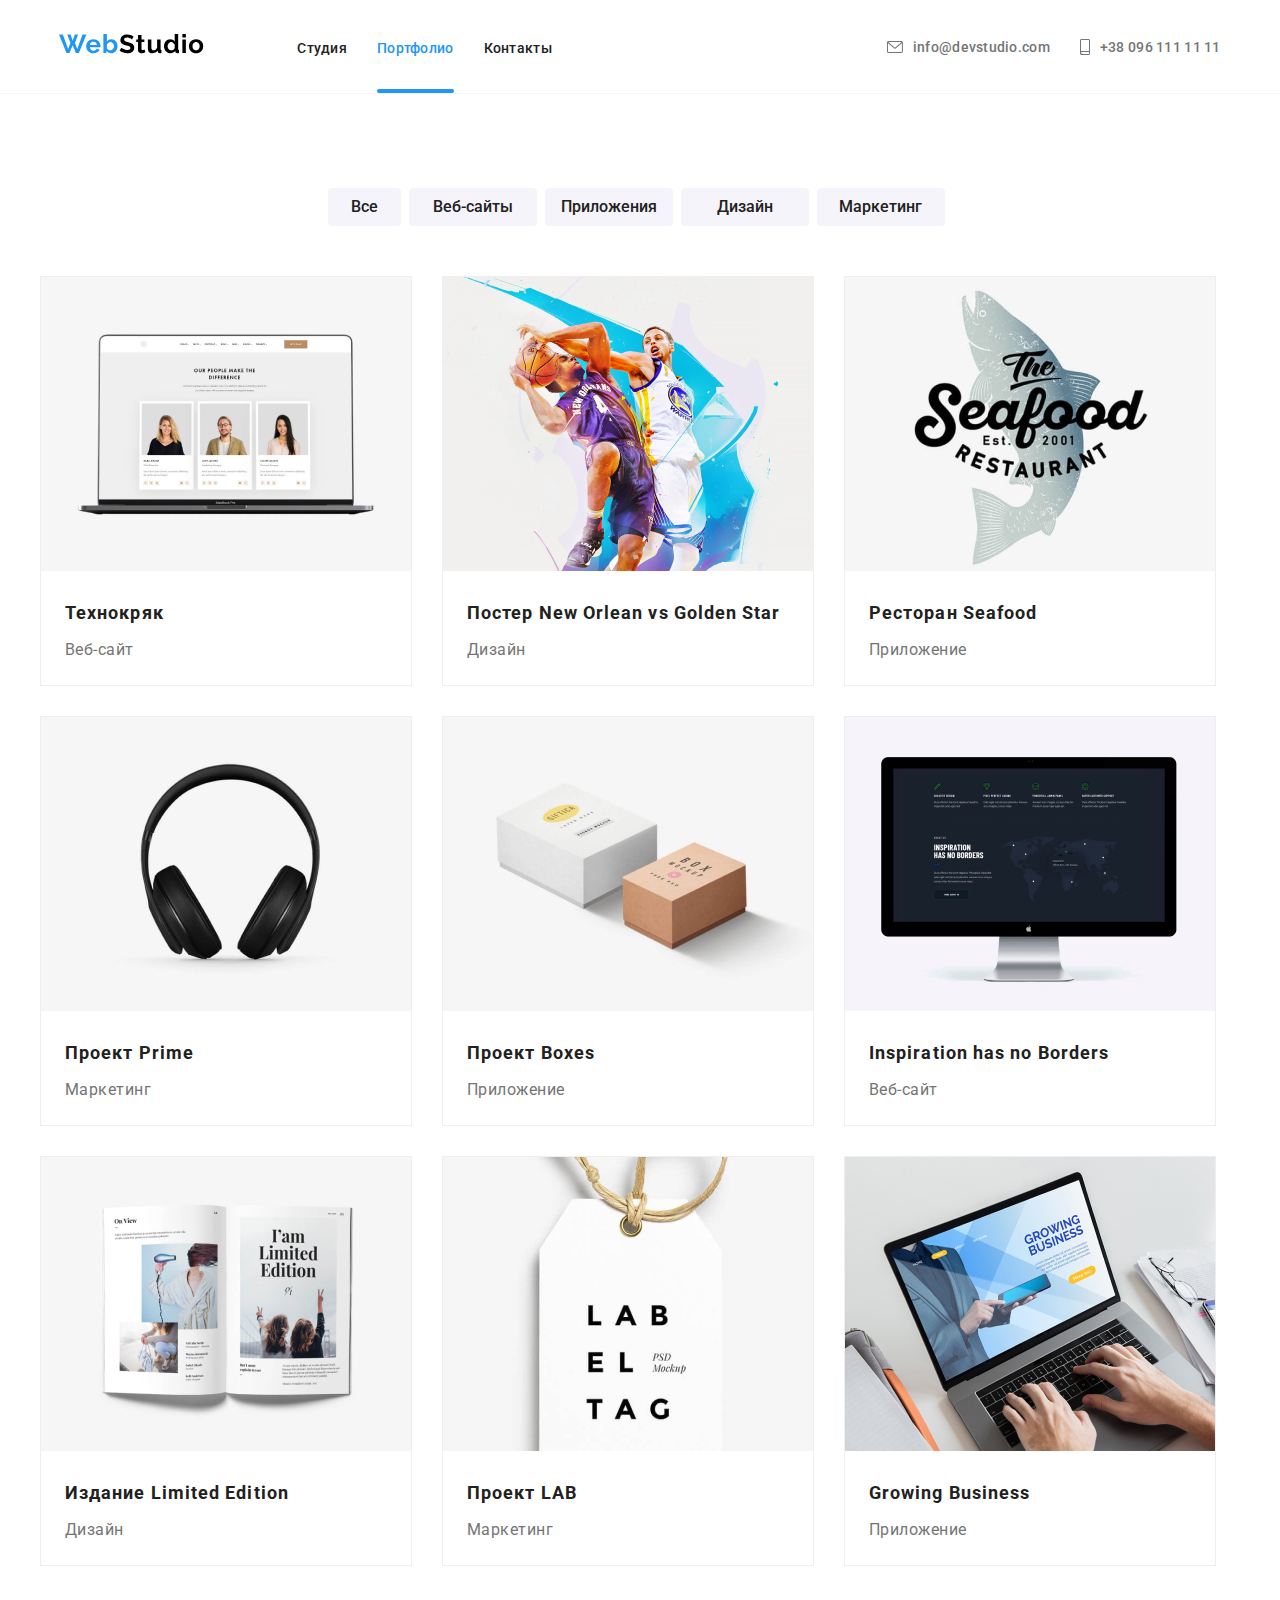
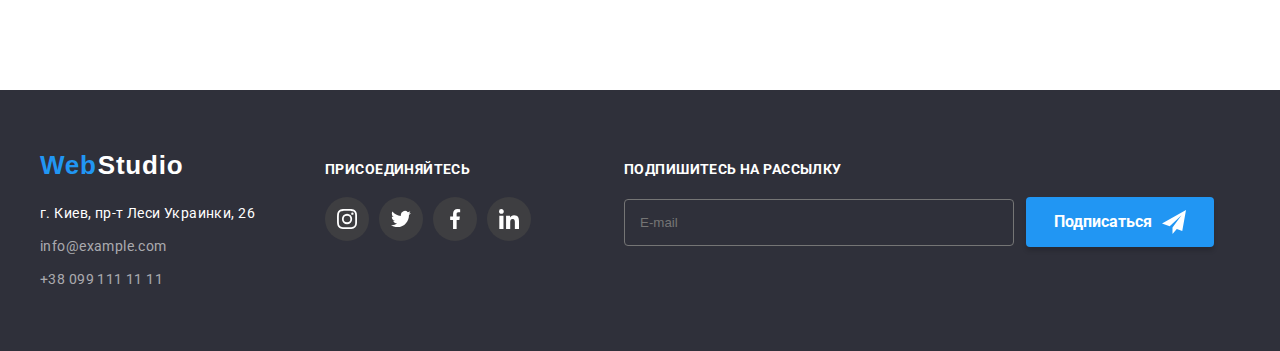
==== commit 473b87e9: "footer" ====
--- a/portfolio.html
+++ b/portfolio.html
@@ -195,65 +195,71 @@
     </div>
     </main>
 
-    <footer class="footer">
+    <footer class="footer footter">
         <div class="container-second">
             <div class="footer-info">
-                <img class="footer-img" src="./images/logofoot.svg" alt="WebStudio" />
-                <address class="footer-map">
-                    г. Киев, пр-т Леси Украинки, 26
+                <a class="footer-img" href=""> <span class="color-letter">Web</span>
+                    <span class="normal-letter"></span>Studio</span></a>
+                <address>
+                    <ul class="footer-list">
+                        <li class="footer-item"> <a href=""> г. Киев, пр-т Леси Украинки, 26</a></li>
+    
+                        <li class="footer-item">
+                            <a class="footer-mail" href="mailto:info@example.com">info@example.com</a>
+                        </li>
+                        <li class="footer-item">
+                            <a class="footer-tel" href="tel:+38 099 111 11 11">+38 099 111 11 11</a>
+                        </li>
+                    </ul>
                 </address>
-    
-                <address class="address-link">
-                    <a class="footer-mail" href="mailto:info@example.com">info@example.com</a>
-                    <a class="footer-tel" href="tel:+38 099 111 11 11">+38 099 111 11 11</a>
-                </address>
-            </div>
-        <div class="social-down">
-            <p class="link-down-title ">присоединяйтесь</p>
-            <ul class="link-down-list">
-                <li>
-                    <a class="footer-team-button" href="https://www.instagram.com/">
-                        <svg class="footer-button-icon">
-                            <use href="./images/symbol-defs.svg#icon-instagram-2"></use>
+            </div>
+            <div class="social-down">
+                <b class="link-down-title ">присоединяйтесь</b>
+                <ul class="link-down-list">
+                    <li>
+                        <a class="footer-team-button" href="https://www.instagram.com/">
+                            <svg class="footer-button-icon">
+                                <use href="./images/symbol-defs.svg#icon-instagram-2"></use>
+                            </svg>
+                        </a>
+                    </li>
+                    <li>
+                        <a class="footer-team-button" href="https://twitter.com/?lang=ru">
+                            <svg class="footer-button-icon">
+                                <use href="./images/symbol-defs.svg#icon-twitter-1"></use>
+                            </svg>
+                        </a>
+                    </li>
+                    <li><a class="footer-team-button" href="https://www.facebook.com/">
+                            <svg class="footer-button-icon">
+                                <use href="./images/symbol-defs.svg#icon-facebook-1-1"></use>
+                            </svg>
+                        </a></li>
+                    <li><a class="footer-team-button" href="https://www.linkedin.com/">
+                            <svg class="footer-button-icon">
+                                <use href="./images/symbol-defs.svg#icon-linkedin-1"></use>
+                            </svg>
+                        </a></li>
+                </ul>
+    
+            </div>
+            <div class="footer-area">
+                <form class="form-footer">
+                    <p class="link-down-title">Подпишитесь на рассылку</p>
+                    <label for="email"></label>
+                    <input class="email-input" type="email" name="mail" id="email" placeholder="E-mail">
+    
+                    <button class="button-submit-footer" type="submit">
+    
+                        Подписаться
+                        <svg class="button-submit-icon">
+                            <use href="./images/symbol-modal.svg#icon-icon-send"></use>
                         </svg>
-                    </a>
-                </li>
-                <li>
-                    <a class="footer-team-button" href="https://twitter.com/?lang=ru">
-                        <svg class="footer-button-icon">
-                            <use href="./images/symbol-defs.svg#icon-twitter-1"></use>
-                        </svg>
-                    </a></li>
-                <li><a class="footer-team-button" href="https://www.facebook.com/">
-                        <svg class="footer-button-icon">
-                            <use href="./images/symbol-defs.svg#icon-facebook-1-1"></use>
-                        </svg>
-                    </a></li>
-                <li><a class="footer-team-button" href="https://www.linkedin.com/">
-                        <svg class="footer-button-icon">
-                            <use href="./images/symbol-defs.svg#icon-linkedin-1"></use>
-                        </svg>
-                    </a></li>
-            </ul>
+                    </button>
+    
+                </form>
+            </div>
         </div>
-        <div class="footer-area">
-            <form class="form-footer">
-                <p class="link-down-title">Подпишитесь на рассылку</p>
-                <label for="email"></label>
-                <input class="email-input" type="email" name="mail" id="email" placeholder="E-mail">
-        
-                <button class="button-submit-footer" type="submit">
-        
-                    Подписаться
-                    <svg class="button-submit-icon">
-                        <use href="./images/symbol-modal.svg#icon-icon-send"></use>
-                    </svg>
-                </button>
-        
-            </form>
-        </div>
-      </div>
-        
     </footer>
 </body>
 
--- a/css/styles.css
+++ b/css/styles.css
@@ -32,9 +32,6 @@
   margin-right: auto;
   margin-left: auto;
   width: 1200px;
-  padding-top: px;
-  padding-bottom: px;
-  align-items: center;
   display: flex;
   align-items: center;
   justify-content: center;
@@ -46,7 +43,10 @@
   margin-left: auto;
   width: 1200px;
   display: flex;
-}
+  align-items: baseline;
+  padding: 0px 15px;
+}
+
 /*Header*/
 .header {
   padding-top: 20px;
@@ -584,54 +584,52 @@
   background-color: var(--back-color);
   padding-bottom: 60px;
   padding-top: 60px;
-}
-.footer-info {
-  display: block;
+  align-items: baseline;
+}
+
+.footer-img {
+  display: block;
+  margin-bottom: 20px;
+}
+.footer .footer-img {
+  display: block;
+  color: #fff;
+  text-decoration: none;
+  font-family: Raleway, sans-serif;
+  font-weight: 700;
+  font-size: 26px;
+  line-height: 1.19;
+  letter-spacing: 0.03em;
+}
+.color-letter {
+  display: inline-block;
+  color: var(--accent-color);
+  margin-right: -7px;
+}
+.footer-list {
+  list-style: none;
   margin-right: 70px;
 }
-.footer-img {
-  padding-bottom: 20px;
-}
-.footer-map {
+.footer-item a {
+  text-decoration: none;
   font-family: Roboto;
   font-style: normal;
   font-weight: normal;
   font-size: 14px;
   line-height: 24px;
   letter-spacing: 0.03em;
-  color: var(--general-second-color);
-  padding-bottom: 9px;
-}
-.address-link {
-}
-.footer-mail {
-  font-family: Roboto;
-  font-style: normal;
-  font-weight: normal;
-  font-size: 14px;
-  line-height: 24px;
-  letter-spacing: 0.03em;
   color: rgba(255, 255, 255, 0.6);
-  text-decoration: none;
-  padding-bottom: 9px;
-  display: block;
-}
-.address-link:hover,
-.address-link:focus {
-}
-.footer-tel {
-  font-family: Roboto;
-  font-style: normal;
-  font-weight: normal;
-  font-size: 14px;
-  line-height: 24px;
-  letter-spacing: 0.03em;
-  color: rgba(255, 255, 255, 0.6);
-  text-decoration: none;
-}
-.footer-tel:hover,
-.footer-tel:focus {
-}
+}
+.footer-item:nth-child(1) a {
+  color: #fff;
+}
+.footer-item:not(:last-child) {
+  margin-bottom: 9px;
+}
+.footer-item:hover a {
+  color: var(--accent-color);
+}
+
 .social-down {
   display: block;
   width: 206px;
@@ -639,6 +637,7 @@
   margin-right: 93px;
 }
 .link-down-title {
+  display: block;
   font-family: Roboto;
   font-style: normal;
   font-weight: bold;
@@ -647,7 +646,7 @@
   letter-spacing: 0.03em;
   text-transform: uppercase;
   color: #ffffff;
-  padding-bottom: 20px;
+  margin-bottom: 20px;
 }
 
 .link-down-list {
